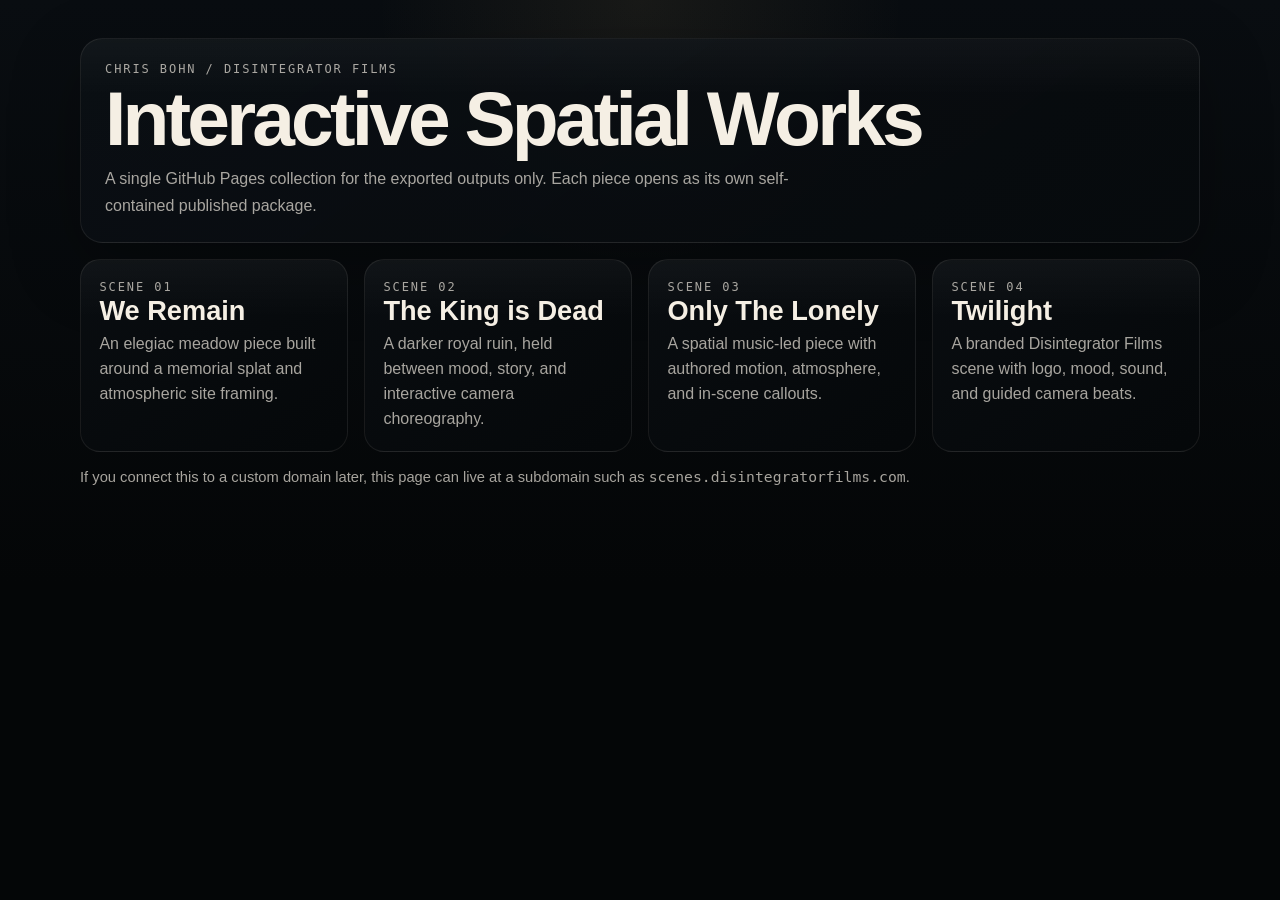
==== index.html @ 78318bbb "Prepare GitHub Pages bundle" ====
<!DOCTYPE html>
<html lang="en">
  <head>
    <meta charset="UTF-8" />
    <meta name="viewport" content="width=device-width, initial-scale=1.0" />
    <title>Disintegrator Films Scenes</title>
    <meta
      name="description"
      content="Interactive spatial pieces by Chris Bohn / Disintegrator Films."
    />
    <style>
      :root {
        --bg: #05080b;
        --panel: rgba(11, 16, 21, 0.82);
        --line: rgba(245, 239, 228, 0.08);
        --text: #f5efe4;
        --soft: rgba(245, 239, 228, 0.68);
        --accent: #d3b06b;
      }

      * {
        box-sizing: border-box;
      }

      body {
        margin: 0;
        min-height: 100vh;
        background:
          radial-gradient(circle at top, rgba(211, 176, 107, 0.08), transparent 24%),
          linear-gradient(180deg, #090d11, #040607 65%);
        color: var(--text);
        font-family: Inter, Arial, sans-serif;
      }

      .shell {
        width: min(1120px, calc(100vw - 2rem));
        margin: 0 auto;
        padding: 2.4rem 0 3rem;
      }

      .hero {
        padding: 1.4rem 1.5rem;
        border: 1px solid var(--line);
        border-radius: 1.4rem;
        background:
          linear-gradient(180deg, rgba(255, 255, 255, 0.03), transparent 28%),
          linear-gradient(145deg, var(--panel), rgba(7, 10, 13, 0.9));
        box-shadow: 0 24px 70px rgba(0, 0, 0, 0.28);
      }

      .eyebrow {
        margin: 0 0 0.45rem;
        color: var(--soft);
        font-family: "IBM Plex Mono", monospace;
        font-size: 0.75rem;
        letter-spacing: 0.16em;
        text-transform: uppercase;
      }

      h1 {
        margin: 0;
        font-size: clamp(2.4rem, 6vw, 4.8rem);
        line-height: 0.92;
        letter-spacing: -0.05em;
      }

      .intro {
        max-width: 44rem;
        margin: 0.8rem 0 0;
        color: var(--soft);
        font-size: 1rem;
        line-height: 1.65;
      }

      .grid {
        display: grid;
        grid-template-columns: repeat(auto-fit, minmax(240px, 1fr));
        gap: 1rem;
        margin-top: 1rem;
      }

      .card {
        display: block;
        padding: 1.15rem 1.15rem 1.2rem;
        border: 1px solid var(--line);
        border-radius: 1.25rem;
        background:
          linear-gradient(180deg, rgba(255, 255, 255, 0.03), transparent 30%),
          linear-gradient(145deg, rgba(10, 14, 18, 0.92), rgba(5, 8, 10, 0.96));
        color: inherit;
        text-decoration: none;
        transition: transform 180ms ease, border-color 180ms ease, background 180ms ease;
      }

      .card:hover,
      .card:focus-visible {
        transform: translateY(-2px);
        border-color: rgba(211, 176, 107, 0.28);
        background:
          linear-gradient(180deg, rgba(255, 255, 255, 0.04), transparent 30%),
          linear-gradient(145deg, rgba(12, 17, 22, 0.96), rgba(6, 9, 12, 0.98));
      }

      .card h2 {
        margin: 0.1rem 0 0.5rem;
        font-size: 1.7rem;
        line-height: 0.96;
      }

      .card p {
        margin: 0;
        color: var(--soft);
        line-height: 1.55;
      }

      .footer {
        margin-top: 1rem;
        color: var(--soft);
        font-size: 0.92rem;
      }
    </style>
  </head>
  <body>
    <main class="shell">
      <section class="hero">
        <p class="eyebrow">Chris Bohn / Disintegrator Films</p>
        <h1>Interactive Spatial Works</h1>
        <p class="intro">
          A single GitHub Pages collection for the exported outputs only. Each piece opens as its
          own self-contained published package.
        </p>
      </section>

      <section class="grid" aria-label="Published scenes">
        <a class="card" href="./we-remain/">
          <p class="eyebrow">Scene 01</p>
          <h2>We Remain</h2>
          <p>An elegiac meadow piece built around a memorial splat and atmospheric site framing.</p>
        </a>

        <a class="card" href="./the-king-is-dead/">
          <p class="eyebrow">Scene 02</p>
          <h2>The King is Dead</h2>
          <p>A darker royal ruin, held between mood, story, and interactive camera choreography.</p>
        </a>

        <a class="card" href="./only-the-lonely/">
          <p class="eyebrow">Scene 03</p>
          <h2>Only The Lonely</h2>
          <p>A spatial music-led piece with authored motion, atmosphere, and in-scene callouts.</p>
        </a>

        <a class="card" href="./twilight/">
          <p class="eyebrow">Scene 04</p>
          <h2>Twilight</h2>
          <p>A branded Disintegrator Films scene with logo, mood, sound, and guided camera beats.</p>
        </a>
      </section>

      <p class="footer">
        If you connect this to a custom domain later, this page can live at a subdomain such as
        <code>scenes.disintegratorfilms.com</code>.
      </p>
    </main>
  </body>
</html>
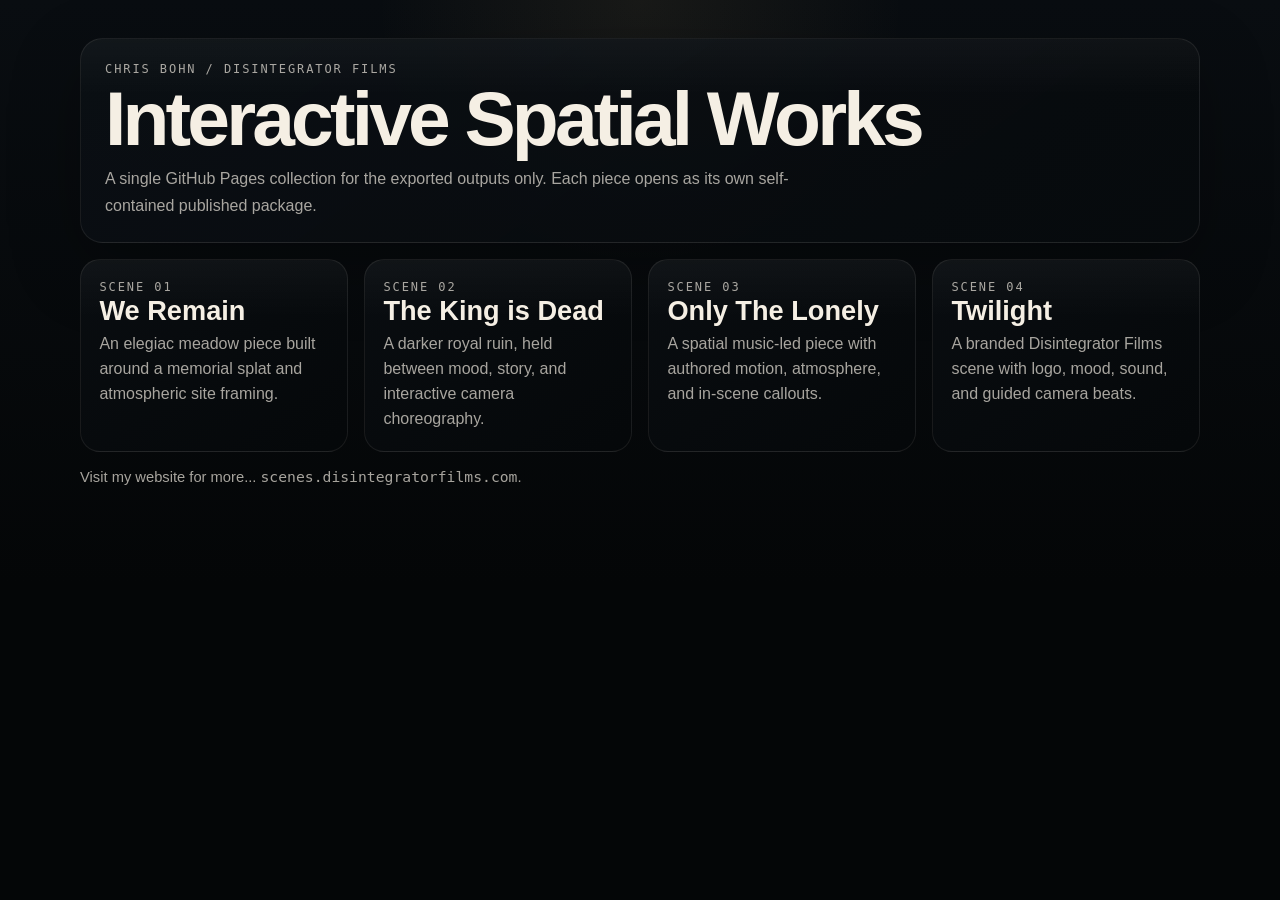
==== commit 34d2e92b: "Update index.html" ====
--- a/index.html
+++ b/index.html
@@ -158,7 +158,7 @@
       </section>
 
       <p class="footer">
-        If you connect this to a custom domain later, this page can live at a subdomain such as
+        Visit my website for more...
         <code>scenes.disintegratorfilms.com</code>.
       </p>
     </main>
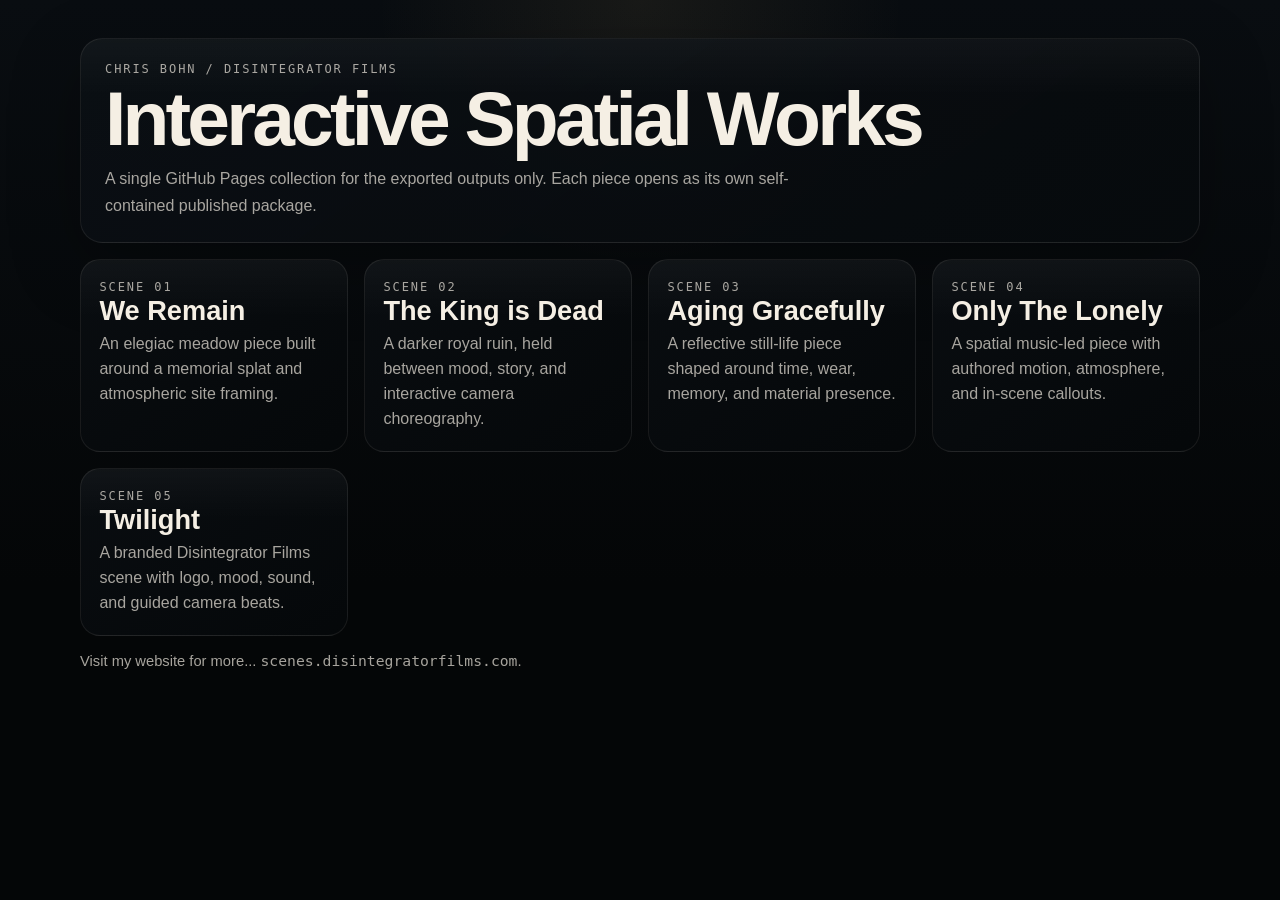
==== commit 0a3bff05: "Add Aging Gracefully to Pages bundle" ====
--- a/index.html
+++ b/index.html
@@ -144,14 +144,20 @@
           <p>A darker royal ruin, held between mood, story, and interactive camera choreography.</p>
         </a>
 
+        <a class="card" href="./aging-gracefully/">
+          <p class="eyebrow">Scene 03</p>
+          <h2>Aging Gracefully</h2>
+          <p>A reflective still-life piece shaped around time, wear, memory, and material presence.</p>
+        </a>
+
         <a class="card" href="./only-the-lonely/">
-          <p class="eyebrow">Scene 03</p>
+          <p class="eyebrow">Scene 04</p>
           <h2>Only The Lonely</h2>
           <p>A spatial music-led piece with authored motion, atmosphere, and in-scene callouts.</p>
         </a>
 
         <a class="card" href="./twilight/">
-          <p class="eyebrow">Scene 04</p>
+          <p class="eyebrow">Scene 05</p>
           <h2>Twilight</h2>
           <p>A branded Disintegrator Films scene with logo, mood, sound, and guided camera beats.</p>
         </a>
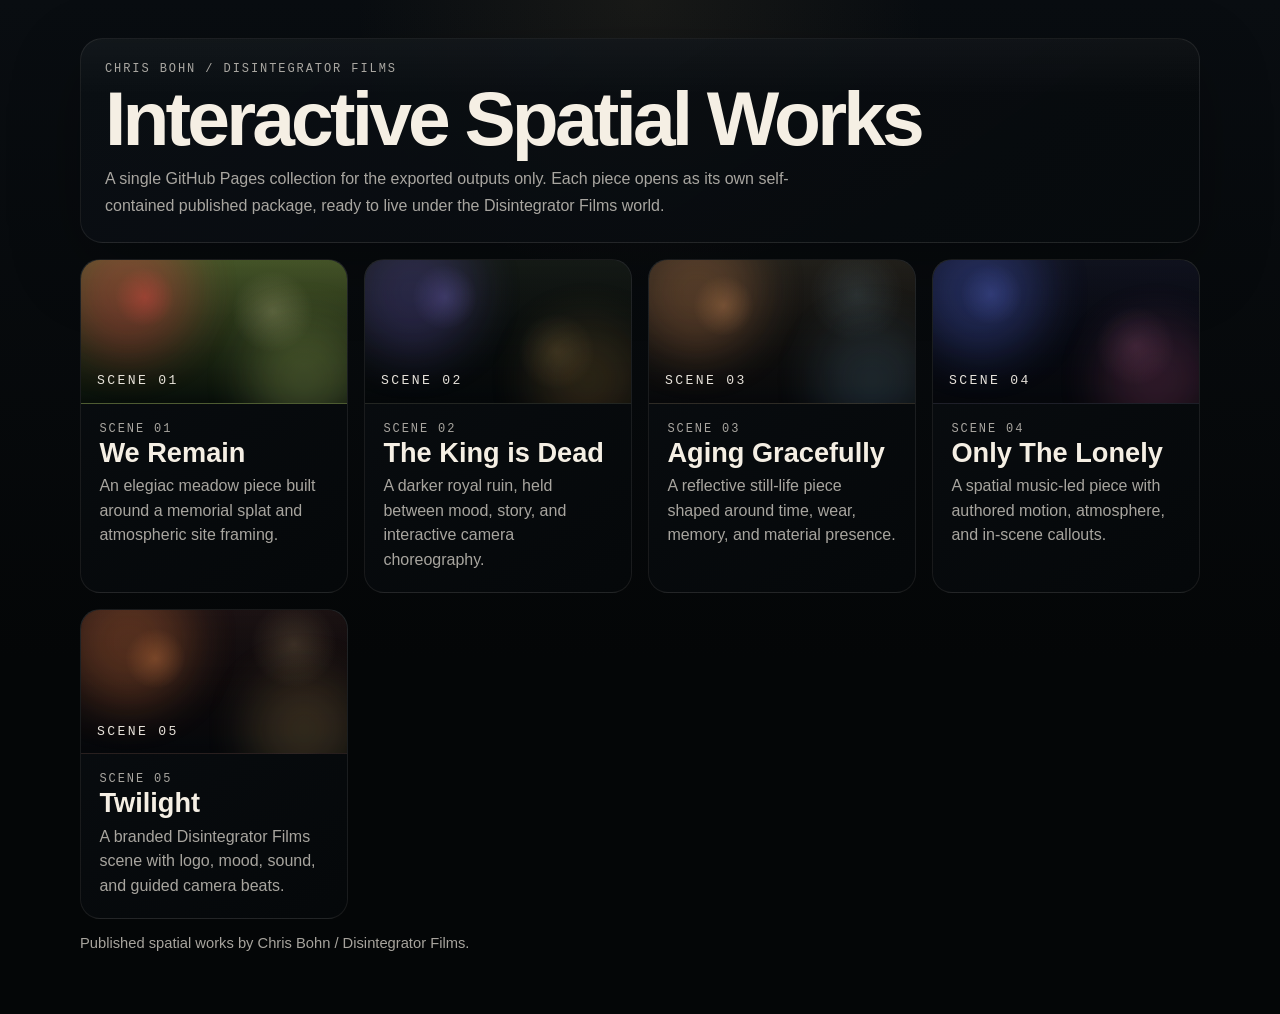
==== commit c33cec1e: "Improve mobile presentation across scene bundle" ====
--- a/index.html
+++ b/index.html
@@ -81,7 +81,7 @@
 
       .card {
         display: block;
-        padding: 1.15rem 1.15rem 1.2rem;
+        overflow: hidden;
         border: 1px solid var(--line);
         border-radius: 1.25rem;
         background:
@@ -99,6 +99,132 @@
         background:
           linear-gradient(180deg, rgba(255, 255, 255, 0.04), transparent 30%),
           linear-gradient(145deg, rgba(12, 17, 22, 0.96), rgba(6, 9, 12, 0.98));
+      }
+
+      .card__preview {
+        position: relative;
+        height: 9rem;
+        border-bottom: 1px solid var(--line);
+        overflow: hidden;
+        background:
+          radial-gradient(circle at 22% 28%, rgba(255, 255, 255, 0.15), transparent 12%),
+          radial-gradient(circle at 78% 70%, rgba(255, 255, 255, 0.08), transparent 15%),
+          linear-gradient(180deg, rgba(255, 255, 255, 0.02), transparent 48%);
+      }
+
+      .card__preview::before,
+      .card__preview::after {
+        content: "";
+        position: absolute;
+        inset: auto;
+        border-radius: 999px;
+        filter: blur(24px);
+        opacity: 0.85;
+      }
+
+      .card__preview::before {
+        width: 8rem;
+        height: 8rem;
+        left: -1rem;
+        top: -2rem;
+      }
+
+      .card__preview::after {
+        width: 7rem;
+        height: 7rem;
+        right: -0.8rem;
+        bottom: -2rem;
+      }
+
+      .card__preview-mark {
+        position: absolute;
+        left: 1rem;
+        right: 1rem;
+        bottom: 0.9rem;
+        color: rgba(255, 250, 241, 0.9);
+        font-size: 0.82rem;
+        letter-spacing: 0.18em;
+        text-transform: uppercase;
+        font-family: "IBM Plex Mono", monospace;
+      }
+
+      .card__body {
+        padding: 1rem 1.15rem 1.2rem;
+      }
+
+      .card--we-remain .card__preview {
+        background:
+          radial-gradient(circle at 24% 26%, rgba(248, 80, 72, 0.34), transparent 13%),
+          radial-gradient(circle at 72% 36%, rgba(250, 237, 185, 0.2), transparent 19%),
+          linear-gradient(180deg, rgba(119, 146, 56, 0.5), rgba(7, 14, 9, 0.98));
+      }
+
+      .card--we-remain .card__preview::before {
+        background: rgba(222, 63, 68, 0.42);
+      }
+
+      .card--we-remain .card__preview::after {
+        background: rgba(200, 224, 120, 0.28);
+      }
+
+      .card--king .card__preview {
+        background:
+          radial-gradient(circle at 30% 26%, rgba(132, 121, 212, 0.28), transparent 15%),
+          radial-gradient(circle at 72% 64%, rgba(194, 159, 93, 0.18), transparent 18%),
+          linear-gradient(180deg, rgba(24, 31, 20, 0.5), rgba(4, 7, 9, 0.99));
+      }
+
+      .card--king .card__preview::before {
+        background: rgba(102, 88, 188, 0.35);
+      }
+
+      .card--king .card__preview::after {
+        background: rgba(176, 131, 64, 0.25);
+      }
+
+      .card--aging .card__preview {
+        background:
+          radial-gradient(circle at 28% 32%, rgba(218, 149, 93, 0.3), transparent 14%),
+          radial-gradient(circle at 78% 24%, rgba(130, 171, 192, 0.16), transparent 20%),
+          linear-gradient(180deg, rgba(49, 42, 29, 0.5), rgba(7, 8, 10, 0.98));
+      }
+
+      .card--aging .card__preview::before {
+        background: rgba(207, 133, 82, 0.36);
+      }
+
+      .card--aging .card__preview::after {
+        background: rgba(109, 154, 181, 0.22);
+      }
+
+      .card--lonely .card__preview {
+        background:
+          radial-gradient(circle at 22% 24%, rgba(96, 108, 200, 0.28), transparent 13%),
+          radial-gradient(circle at 76% 60%, rgba(225, 129, 171, 0.15), transparent 18%),
+          linear-gradient(180deg, rgba(15, 16, 36, 0.5), rgba(5, 7, 11, 0.99));
+      }
+
+      .card--lonely .card__preview::before {
+        background: rgba(85, 108, 225, 0.35);
+      }
+
+      .card--lonely .card__preview::after {
+        background: rgba(209, 97, 153, 0.23);
+      }
+
+      .card--twilight .card__preview {
+        background:
+          radial-gradient(circle at 28% 34%, rgba(232, 142, 78, 0.3), transparent 14%),
+          radial-gradient(circle at 80% 24%, rgba(246, 210, 148, 0.16), transparent 18%),
+          linear-gradient(180deg, rgba(39, 16, 14, 0.48), rgba(5, 7, 10, 0.99));
+      }
+
+      .card--twilight .card__preview::before {
+        background: rgba(216, 116, 62, 0.38);
+      }
+
+      .card--twilight .card__preview::after {
+        background: rgba(214, 173, 101, 0.24);
       }
 
       .card h2 {
@@ -127,45 +253,69 @@
         <h1>Interactive Spatial Works</h1>
         <p class="intro">
           A single GitHub Pages collection for the exported outputs only. Each piece opens as its
-          own self-contained published package.
+          own self-contained published package, ready to live under the Disintegrator Films world.
         </p>
       </section>
 
       <section class="grid" aria-label="Published scenes">
-        <a class="card" href="./we-remain/">
-          <p class="eyebrow">Scene 01</p>
-          <h2>We Remain</h2>
-          <p>An elegiac meadow piece built around a memorial splat and atmospheric site framing.</p>
-        </a>
-
-        <a class="card" href="./the-king-is-dead/">
-          <p class="eyebrow">Scene 02</p>
-          <h2>The King is Dead</h2>
-          <p>A darker royal ruin, held between mood, story, and interactive camera choreography.</p>
-        </a>
-
-        <a class="card" href="./aging-gracefully/">
-          <p class="eyebrow">Scene 03</p>
-          <h2>Aging Gracefully</h2>
-          <p>A reflective still-life piece shaped around time, wear, memory, and material presence.</p>
-        </a>
-
-        <a class="card" href="./only-the-lonely/">
-          <p class="eyebrow">Scene 04</p>
-          <h2>Only The Lonely</h2>
-          <p>A spatial music-led piece with authored motion, atmosphere, and in-scene callouts.</p>
-        </a>
-
-        <a class="card" href="./twilight/">
-          <p class="eyebrow">Scene 05</p>
-          <h2>Twilight</h2>
-          <p>A branded Disintegrator Films scene with logo, mood, sound, and guided camera beats.</p>
+        <a class="card card--we-remain" href="./we-remain/">
+          <div class="card__preview" aria-hidden="true">
+            <div class="card__preview-mark">Scene 01</div>
+          </div>
+          <div class="card__body">
+            <p class="eyebrow">Scene 01</p>
+            <h2>We Remain</h2>
+            <p>An elegiac meadow piece built around a memorial splat and atmospheric site framing.</p>
+          </div>
+        </a>
+
+        <a class="card card--king" href="./the-king-is-dead/">
+          <div class="card__preview" aria-hidden="true">
+            <div class="card__preview-mark">Scene 02</div>
+          </div>
+          <div class="card__body">
+            <p class="eyebrow">Scene 02</p>
+            <h2>The King is Dead</h2>
+            <p>A darker royal ruin, held between mood, story, and interactive camera choreography.</p>
+          </div>
+        </a>
+
+        <a class="card card--aging" href="./aging-gracefully/">
+          <div class="card__preview" aria-hidden="true">
+            <div class="card__preview-mark">Scene 03</div>
+          </div>
+          <div class="card__body">
+            <p class="eyebrow">Scene 03</p>
+            <h2>Aging Gracefully</h2>
+            <p>A reflective still-life piece shaped around time, wear, memory, and material presence.</p>
+          </div>
+        </a>
+
+        <a class="card card--lonely" href="./only-the-lonely/">
+          <div class="card__preview" aria-hidden="true">
+            <div class="card__preview-mark">Scene 04</div>
+          </div>
+          <div class="card__body">
+            <p class="eyebrow">Scene 04</p>
+            <h2>Only The Lonely</h2>
+            <p>A spatial music-led piece with authored motion, atmosphere, and in-scene callouts.</p>
+          </div>
+        </a>
+
+        <a class="card card--twilight" href="./twilight/">
+          <div class="card__preview" aria-hidden="true">
+            <div class="card__preview-mark">Scene 05</div>
+          </div>
+          <div class="card__body">
+            <p class="eyebrow">Scene 05</p>
+            <h2>Twilight</h2>
+            <p>A branded Disintegrator Films scene with logo, mood, sound, and guided camera beats.</p>
+          </div>
         </a>
       </section>
 
       <p class="footer">
-        Visit my website for more...
-        <code>scenes.disintegratorfilms.com</code>.
+        Published spatial works by Chris Bohn / Disintegrator Films.
       </p>
     </main>
   </body>
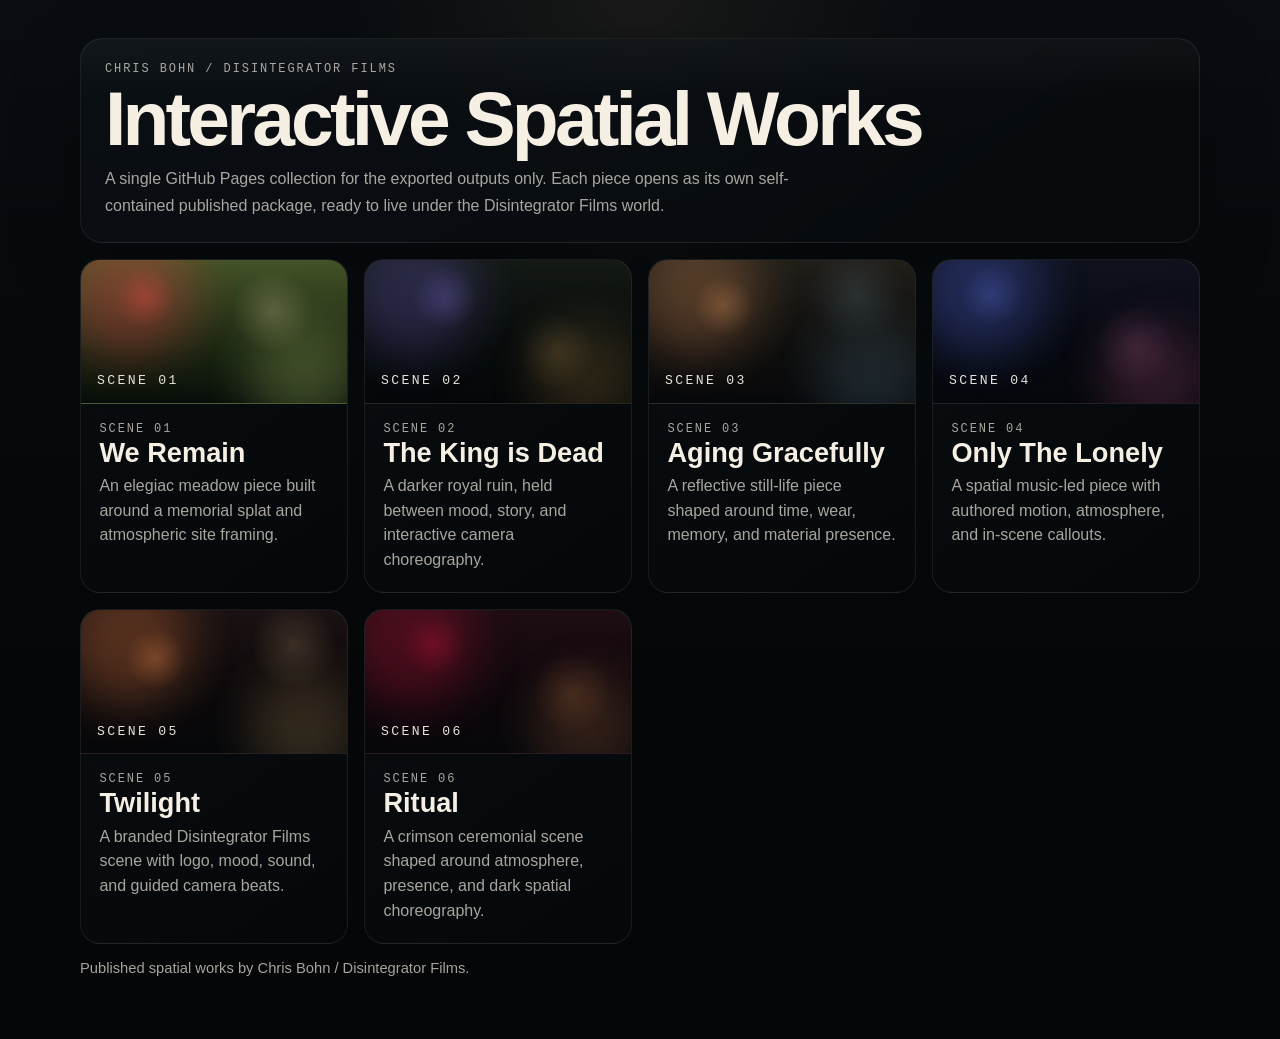
==== commit c3803234: "Add Ritual scene to Pages bundle" ====
--- a/index.html
+++ b/index.html
@@ -227,6 +227,21 @@
         background: rgba(214, 173, 101, 0.24);
       }
 
+      .card--ritual .card__preview {
+        background:
+          radial-gradient(circle at 26% 24%, rgba(190, 22, 58, 0.34), transparent 14%),
+          radial-gradient(circle at 78% 58%, rgba(228, 148, 84, 0.16), transparent 18%),
+          linear-gradient(180deg, rgba(42, 8, 16, 0.52), rgba(6, 7, 11, 0.99));
+      }
+
+      .card--ritual .card__preview::before {
+        background: rgba(170, 18, 52, 0.4);
+      }
+
+      .card--ritual .card__preview::after {
+        background: rgba(201, 121, 72, 0.24);
+      }
+
       .card h2 {
         margin: 0.1rem 0 0.5rem;
         font-size: 1.7rem;
@@ -312,6 +327,17 @@
             <p>A branded Disintegrator Films scene with logo, mood, sound, and guided camera beats.</p>
           </div>
         </a>
+
+        <a class="card card--ritual" href="./ritual/">
+          <div class="card__preview" aria-hidden="true">
+            <div class="card__preview-mark">Scene 06</div>
+          </div>
+          <div class="card__body">
+            <p class="eyebrow">Scene 06</p>
+            <h2>Ritual</h2>
+            <p>A crimson ceremonial scene shaped around atmosphere, presence, and dark spatial choreography.</p>
+          </div>
+        </a>
       </section>
 
       <p class="footer">
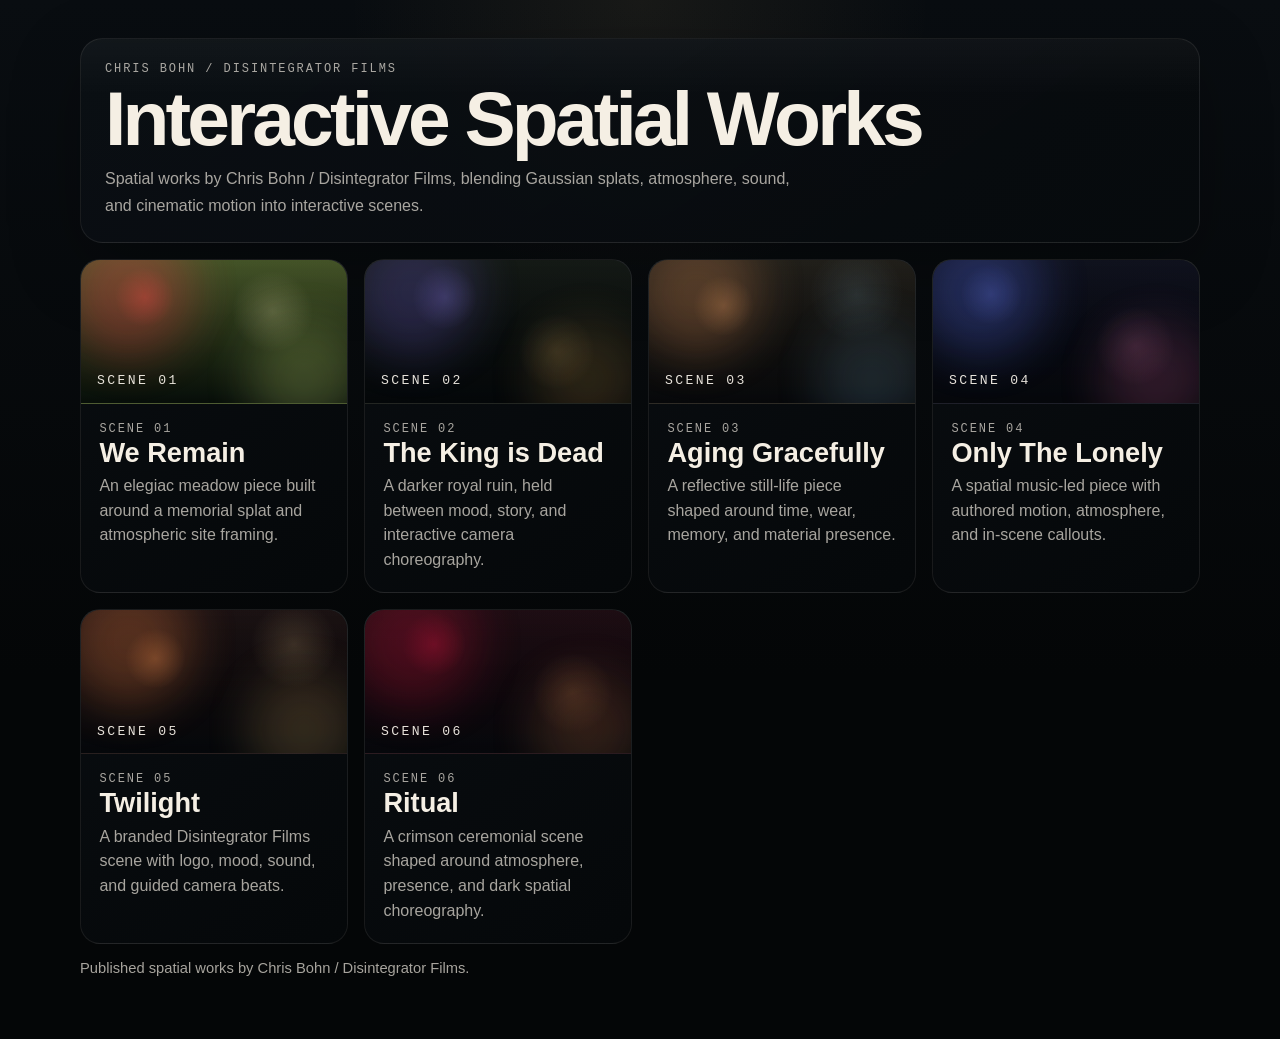
==== commit 5dfdba7c: "Polish public index copy" ====
--- a/index.html
+++ b/index.html
@@ -267,8 +267,8 @@
         <p class="eyebrow">Chris Bohn / Disintegrator Films</p>
         <h1>Interactive Spatial Works</h1>
         <p class="intro">
-          A single GitHub Pages collection for the exported outputs only. Each piece opens as its
-          own self-contained published package, ready to live under the Disintegrator Films world.
+          Spatial works by Chris Bohn / Disintegrator Films, blending Gaussian splats, atmosphere,
+          sound, and cinematic motion into interactive scenes.
         </p>
       </section>
 
